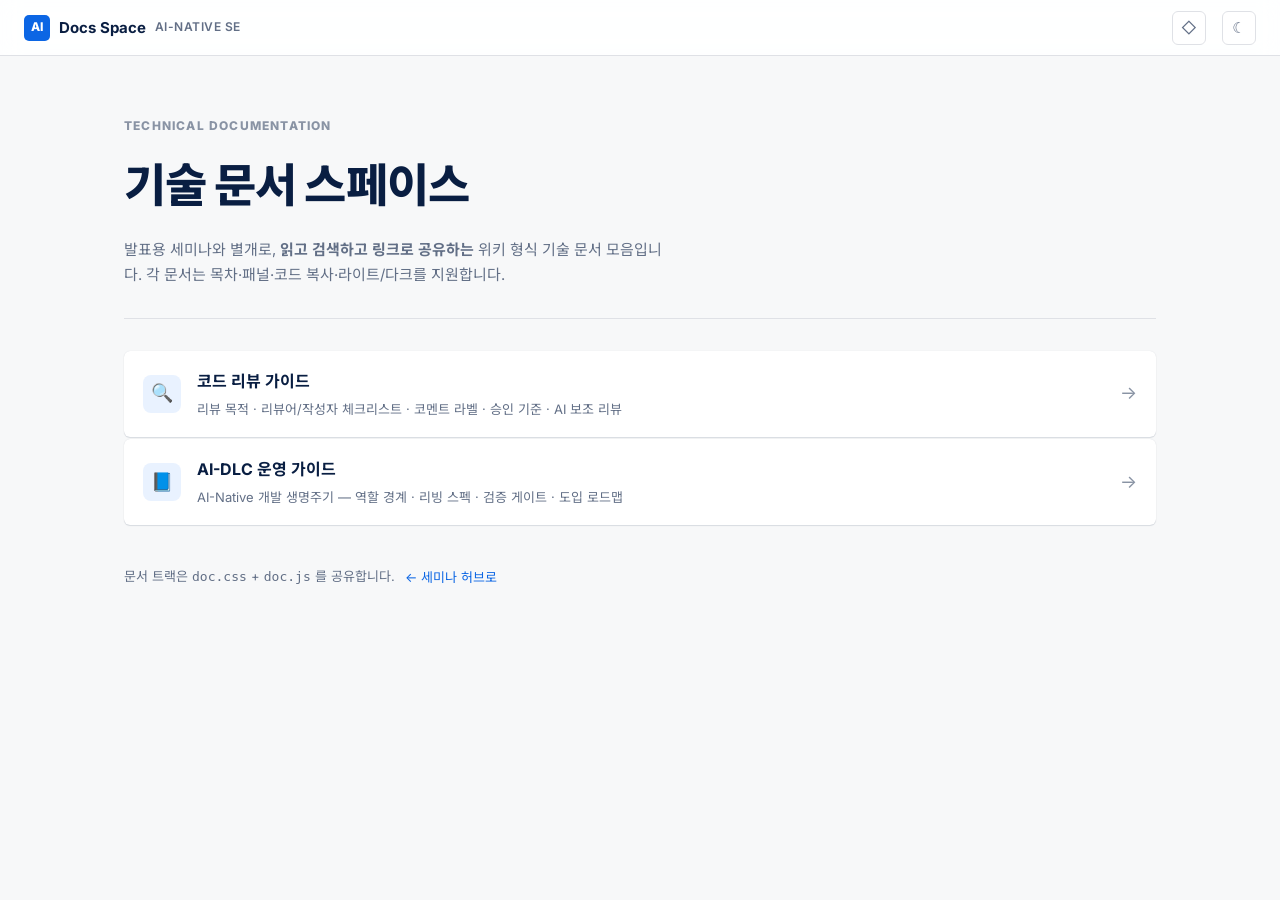
==== docs.html @ de7f5390 "docs: add wiki-style docs track (doc.css/doc.js, hub, doc-builder skill) 세미나 트랙과 분리된 Confluence 계열 문" ====
<!doctype html>
<html lang="ko" data-doc-theme="light">
<head>
  <meta charset="utf-8" />
  <meta name="viewport" content="width=device-width, initial-scale=1" />
  <meta name="description" content="AI-Native SE 기술 문서 스페이스 — 위키 형식 문서 모음" />
  <title>Docs Space · AI-Native SE</title>
  <link rel="stylesheet" href="doc.css" />
</head>
<body>
  <header class="wk-topbar">
    <a class="wk-brand" href="docs.html"><span class="wk-brand-mark">AI</span> Docs Space <small>AI-NATIVE SE</small></a>
    <div class="wk-topbar-spacer"></div>
    <a class="wk-iconbtn" href="index.html" title="세미나 허브" aria-label="세미나 허브">◇</a>
    <button class="wk-iconbtn" type="button" data-doc-theme-toggle aria-label="다크 모드">☾</button>
  </header>

  <main class="wk-space">
    <section class="wk-space-hero">
      <p class="wk-eyebrow">TECHNICAL DOCUMENTATION</p>
      <h1>기술 문서 스페이스</h1>
      <p>발표용 세미나와 별개로, <b>읽고 검색하고 링크로 공유하는</b> 위키 형식 기술 문서 모음입니다. 각 문서는 목차·패널·코드 복사·라이트/다크를 지원합니다.</p>
    </section>

    <div class="wk-doc-list">
      <!-- DOCS:START — doc-builder 스킬이 새 문서 행을 이 영역에 추가합니다 -->
      <a class="wk-doc-row" href="doc-code-review.html">
        <span class="wk-doc-icon">🔍</span>
        <div>
          <h3>코드 리뷰 가이드</h3>
          <p>리뷰 목적 · 리뷰어/작성자 체크리스트 · 코멘트 라벨 · 승인 기준 · AI 보조 리뷰</p>
        </div>
        <span class="wk-doc-go">→</span>
      </a>
      <a class="wk-doc-row" href="doc-ai-dlc.html">
        <span class="wk-doc-icon">📘</span>
        <div>
          <h3>AI-DLC 운영 가이드</h3>
          <p>AI-Native 개발 생명주기 — 역할 경계 · 리빙 스펙 · 검증 게이트 · 도입 로드맵</p>
        </div>
        <span class="wk-doc-go">→</span>
      </a>
      <!-- DOCS:END -->
    </div>

    <div class="wk-space-foot">
      <span>문서 트랙은 <code>doc.css</code> + <code>doc.js</code> 를 공유합니다.</span>
      <a href="index.html">← 세미나 허브로</a>
    </div>
  </main>

  <script src="doc.js"></script>
</body>
</html>
---- doc.css ----
/* ==========================================================================
   doc.css — 위키/문서 트랙 디자인 시스템 (Confluence 계열)
   --------------------------------------------------------------------------
   세미나 트랙(styles.css)과 분리된 "문서" 트랙의 공유 스타일이다.
   철학은 동일: 이 파일은 "어떻게 보이는가"(메커니즘)만 담고,
   각 doc-<slug>.html 은 "무엇을 말하는가"(콘텐츠)를 자급자족한다.
   토큰만 쓰고 색/폰트/radius 는 절대 하드코딩하지 않는다.
   테마: <html data-doc-theme="light|dark"> (doc.js 가 토글).
   ========================================================================== */
@import url('https://fonts.googleapis.com/css2?family=IBM+Plex+Mono:wght@500;600&family=Inter:wght@400;500;600;700;800&family=Noto+Sans+KR:wght@400;500;600;700;800&display=swap');

:root {
  /* neutrals */
  --wk-app-bg: #f7f8f9;
  --wk-surface: #ffffff;
  --wk-surface-sunken: #f1f2f4;
  --wk-line: #dfe1e6;
  --wk-line-soft: #ebecf0;
  --wk-text: #172b4d;
  --wk-heading: #091e42;
  --wk-muted: #626f86;
  --wk-faint: #8993a4;
  /* brand / link */
  --wk-link: #0c66e4;
  --wk-link-hover: #0055cc;
  --wk-accent-soft: #e9f2ff;
  /* panel families (bg / bar-icon) */
  --wk-info-bg: #e9f2ff;     --wk-info-bar: #0c66e4;
  --wk-note-bg: #f3f0ff;     --wk-note-bar: #6e5dc6;
  --wk-tip-bg: #dcfff1;      --wk-tip-bar: #22a06b;
  --wk-success-bg: #dcfff1;  --wk-success-bar: #22a06b;
  --wk-warn-bg: #fff7d6;     --wk-warn-bar: #cf9f02;
  --wk-error-bg: #ffeceb;    --wk-error-bar: #e34935;
  /* code + status */
  --wk-code-bg: #f1f2f4;
  --wk-code-text: #172b4d;
  --wk-pre-bg: #091e42;
  --wk-pre-text: #dee4ee;
  --wk-selection: #b3d4ff;
  --wk-shadow: 0 1px 1px rgba(9,30,66,.12), 0 0 1px rgba(9,30,66,.14);
  --wk-shadow-lift: 0 8px 24px rgba(9,30,66,.14);
  --wk-radius: 6px;
  --wk-radius-lg: 12px;
  --wk-font: Inter, "Noto Sans KR", Pretendard, system-ui, -apple-system, sans-serif;
  --wk-mono: "IBM Plex Mono", ui-monospace, "SFMono-Regular", monospace;
  --wk-content: 800px;
  --wk-toc: 232px;
}

[data-doc-theme="dark"] {
  --wk-app-bg: #1d2125;
  --wk-surface: #22272b;
  --wk-surface-sunken: #282e33;
  --wk-line: #38414a;
  --wk-line-soft: #2c333a;
  --wk-text: #c7d1db;
  --wk-heading: #dee4ea;
  --wk-muted: #96a0ab;
  --wk-faint: #738496;
  --wk-link: #579dff;
  --wk-link-hover: #85b8ff;
  --wk-accent-soft: #1c2b41;
  --wk-info-bg: #16273f;     --wk-info-bar: #579dff;
  --wk-note-bg: #282433;     --wk-note-bar: #9f8fef;
  --wk-tip-bg: #143024;      --wk-tip-bar: #4bce97;
  --wk-success-bg: #143024;  --wk-success-bar: #4bce97;
  --wk-warn-bg: #332e1b;     --wk-warn-bar: #e2b203;
  --wk-error-bg: #3b201d;    --wk-error-bar: #f87168;
  --wk-code-bg: #2c333a;
  --wk-code-text: #dee4ea;
  --wk-pre-bg: #0d1117;
  --wk-pre-text: #c7d1db;
  --wk-selection: #204073;
  --wk-shadow: 0 1px 1px rgba(0,0,0,.3), 0 0 1px rgba(0,0,0,.4);
  --wk-shadow-lift: 0 8px 24px rgba(0,0,0,.4);
}

* { box-sizing: border-box; }
html { scroll-behavior: smooth; }
body {
  margin: 0; background: var(--wk-app-bg); color: var(--wk-text);
  font-family: var(--wk-font); font-size: 15px; line-height: 1.7;
  -webkit-font-smoothing: antialiased;
  transition: background .25s ease, color .25s ease;
}
@media (prefers-reduced-motion: reduce) { html { scroll-behavior: auto; } }
a { color: var(--wk-link); text-decoration: none; }
a:hover { color: var(--wk-link-hover); text-decoration: underline; }
::selection { background: var(--wk-selection); }
button { font: inherit; color: inherit; cursor: pointer; }

/* ---- top bar -------------------------------------------------------------- */
.wk-topbar {
  position: sticky; top: 0; z-index: 40;
  display: flex; align-items: center; gap: 16px;
  height: 56px; padding: 0 24px;
  background: color-mix(in srgb, var(--wk-surface) 88%, transparent);
  backdrop-filter: blur(10px);
  border-bottom: 1px solid var(--wk-line);
}
.wk-brand { display: inline-flex; align-items: center; gap: 9px; font-weight: 700; color: var(--wk-heading); }
.wk-brand:hover { text-decoration: none; }
.wk-brand-mark {
  display: grid; place-items: center; width: 26px; height: 26px;
  background: var(--wk-link); color: #fff; font-size: 12px; font-weight: 800;
  border-radius: 5px;
}
.wk-brand small { color: var(--wk-muted); font-weight: 600; font-size: 12px; letter-spacing: .04em; }
.wk-topbar-spacer { margin-left: auto; }
.wk-iconbtn {
  display: inline-grid; place-items: center; width: 34px; height: 34px;
  border: 1px solid var(--wk-line); border-radius: var(--wk-radius);
  background: var(--wk-surface); color: var(--wk-muted); font-size: 15px;
  transition: background .15s ease, border-color .15s ease;
}
.wk-iconbtn:hover { background: var(--wk-surface-sunken); color: var(--wk-heading); }

/* ---- shell layout --------------------------------------------------------- */
.wk-shell {
  display: grid;
  grid-template-columns: var(--wk-toc) minmax(0, 1fr);
  gap: 40px;
  max-width: calc(var(--wk-toc) + var(--wk-content) + 40px + 96px);
  margin: 0 auto; padding: 32px 48px 120px;
}
.wk-main { min-width: 0; max-width: var(--wk-content); }

/* ---- ToC rail ("ON THIS PAGE") ------------------------------------------- */
.wk-toc {
  position: sticky; top: 84px; align-self: start;
  max-height: calc(100vh - 110px); overflow: auto;
  font-size: 13px;
}
.wk-toc-title {
  font-size: 11px; font-weight: 800; letter-spacing: .09em; text-transform: uppercase;
  color: var(--wk-faint); margin: 0 0 12px; padding-left: 13px;
}
.wk-toc ul { list-style: none; margin: 0; padding: 0; border-left: 2px solid var(--wk-line); }
.wk-toc li { margin: 0; }
.wk-toc a {
  display: block; padding: 5px 10px 5px 13px; margin-left: -2px;
  border-left: 2px solid transparent; color: var(--wk-muted); line-height: 1.4;
}
.wk-toc a:hover { color: var(--wk-heading); text-decoration: none; }
.wk-toc a.is-sub { padding-left: 26px; font-size: 12.5px; }
.wk-toc a.is-active { color: var(--wk-link); border-left-color: var(--wk-link); font-weight: 600; }
.wk-toc-empty { color: var(--wk-faint); padding-left: 13px; }

/* ---- breadcrumb + page header -------------------------------------------- */
.wk-breadcrumb { display: flex; flex-wrap: wrap; align-items: center; gap: 6px; font-size: 12.5px; color: var(--wk-muted); margin-bottom: 20px; }
.wk-breadcrumb a { color: var(--wk-muted); }
.wk-breadcrumb a:hover { color: var(--wk-link); }
.wk-breadcrumb span { color: var(--wk-faint); }

.wk-page-header { border-bottom: 1px solid var(--wk-line); padding-bottom: 22px; margin-bottom: 30px; }
.wk-page-header h1 {
  font-size: clamp(28px, 4vw, 40px); line-height: 1.2; font-weight: 800;
  color: var(--wk-heading); letter-spacing: -.015em; margin: 0 0 16px;
}
.wk-meta { display: flex; flex-wrap: wrap; align-items: center; gap: 8px 18px; font-size: 13px; color: var(--wk-muted); }
.wk-meta > span { display: inline-flex; align-items: center; gap: 7px; }
.wk-avatar {
  display: grid; place-items: center; width: 24px; height: 24px; border-radius: 50%;
  background: var(--wk-link); color: #fff; font-size: 11px; font-weight: 700;
}
.wk-labels { display: flex; flex-wrap: wrap; gap: 7px; margin-top: 16px; }
.wk-label {
  display: inline-block; padding: 3px 10px; border-radius: 3px;
  background: var(--wk-surface-sunken); color: var(--wk-muted);
  font-size: 12px; font-weight: 600;
}
.wk-label:hover { background: var(--wk-accent-soft); color: var(--wk-link); text-decoration: none; }

/* ---- body typography ------------------------------------------------------ */
.wk-body { }
.wk-body > *:first-child { margin-top: 0; }
.wk-body h2 {
  font-size: 24px; font-weight: 700; color: var(--wk-heading); letter-spacing: -.01em;
  line-height: 1.3; margin: 44px 0 14px; padding-top: 6px; scroll-margin-top: 78px;
}
.wk-body h3 {
  font-size: 18px; font-weight: 700; color: var(--wk-heading);
  margin: 30px 0 10px; scroll-margin-top: 78px;
}
.wk-body h4 { font-size: 15px; font-weight: 700; color: var(--wk-heading); margin: 22px 0 8px; }
.wk-body p { margin: 0 0 15px; }
.wk-body ul, .wk-body ol { margin: 0 0 15px; padding-left: 24px; }
.wk-body li { margin: 5px 0; }
.wk-body li > ul, .wk-body li > ol { margin: 5px 0; }
.wk-body strong { color: var(--wk-heading); font-weight: 700; }
.wk-body hr { border: none; border-top: 1px solid var(--wk-line); margin: 34px 0; }

/* heading anchor (doc.js adds .wk-anchor) */
.wk-heading-link { position: relative; }
.wk-anchor {
  position: absolute; left: -22px; top: 50%; transform: translateY(-50%);
  opacity: 0; color: var(--wk-faint); font-weight: 400; transition: opacity .12s ease;
}
.wk-heading-link:hover .wk-anchor { opacity: 1; }
.wk-anchor:hover { color: var(--wk-link); text-decoration: none; }

/* blockquote */
.wk-body blockquote {
  margin: 0 0 18px; padding: 4px 0 4px 18px;
  border-left: 3px solid var(--wk-line); color: var(--wk-muted); font-style: italic;
}

/* inline code + code block */
.wk-body code {
  font-family: var(--wk-mono); font-size: .86em;
  background: var(--wk-code-bg); color: var(--wk-code-text);
  padding: .12em .4em; border-radius: 4px;
}
.wk-code {
  position: relative; margin: 0 0 20px;
  border: 1px solid var(--wk-line); border-radius: var(--wk-radius); overflow: hidden;
  background: var(--wk-pre-bg);
}
.wk-code-head {
  display: flex; align-items: center; justify-content: space-between; gap: 12px;
  padding: 7px 12px; border-bottom: 1px solid rgba(255,255,255,.08);
  font-family: var(--wk-mono); font-size: 12px; color: #9fb0c9; letter-spacing: .03em;
}
.wk-code pre {
  margin: 0; padding: 16px; overflow: auto;
  font-family: var(--wk-mono); font-size: 13px; line-height: 1.6; color: var(--wk-pre-text);
}
.wk-code pre code { background: none; padding: 0; color: inherit; font-size: 13px; }
.wk-copy {
  border: 1px solid rgba(255,255,255,.16); border-radius: 5px;
  background: rgba(255,255,255,.06); color: #cdd9ea;
  padding: 3px 10px; font-size: 11.5px; font-weight: 600;
  transition: background .15s ease;
}
.wk-copy:hover { background: rgba(255,255,255,.14); }
.wk-copy.is-done { color: #7ee2b8; border-color: rgba(126,226,184,.4); }

/* bare <pre> (no head) still gets copy button injected by doc.js */
.wk-body > pre { margin: 0 0 20px; }

/* ---- admonition panels ---------------------------------------------------- */
.wk-panel {
  display: grid; grid-template-columns: auto 1fr; gap: 12px;
  margin: 0 0 20px; padding: 14px 16px;
  border-radius: var(--wk-radius);
  background: var(--wk-info-bg);
  box-shadow: inset 3px 0 0 var(--wk-info-bar);
}
.wk-panel > .wk-panel-icon { font-size: 17px; line-height: 1.5; color: var(--wk-info-bar); }
.wk-panel > div:last-child > *:first-child { margin-top: 0; }
.wk-panel > div:last-child > *:last-child { margin-bottom: 0; }
.wk-panel-title { display: block; font-weight: 700; color: var(--wk-heading); margin-bottom: 3px; }
.wk-panel.is-note    { background: var(--wk-note-bg);    box-shadow: inset 3px 0 0 var(--wk-note-bar); }
.wk-panel.is-note    .wk-panel-icon { color: var(--wk-note-bar); }
.wk-panel.is-tip,
.wk-panel.is-success { background: var(--wk-success-bg); box-shadow: inset 3px 0 0 var(--wk-success-bar); }
.wk-panel.is-tip     .wk-panel-icon,
.wk-panel.is-success .wk-panel-icon { color: var(--wk-success-bar); }
.wk-panel.is-warning { background: var(--wk-warn-bg);    box-shadow: inset 3px 0 0 var(--wk-warn-bar); }
.wk-panel.is-warning .wk-panel-icon { color: var(--wk-warn-bar); }
.wk-panel.is-error   { background: var(--wk-error-bg);   box-shadow: inset 3px 0 0 var(--wk-error-bar); }
.wk-panel.is-error   .wk-panel-icon { color: var(--wk-error-bar); }

/* ---- expand (native details) --------------------------------------------- */
.wk-expand { margin: 0 0 18px; border: 1px solid var(--wk-line); border-radius: var(--wk-radius); background: var(--wk-surface); overflow: hidden; }
.wk-expand > summary {
  list-style: none; cursor: pointer; user-select: none;
  display: flex; align-items: center; gap: 9px;
  padding: 11px 14px; font-weight: 600; color: var(--wk-heading);
}
.wk-expand > summary::-webkit-details-marker { display: none; }
.wk-expand > summary::before {
  content: "▸"; color: var(--wk-muted); font-size: 12px; transition: transform .18s ease;
}
.wk-expand[open] > summary::before { transform: rotate(90deg); }
.wk-expand[open] > summary { border-bottom: 1px solid var(--wk-line-soft); }
.wk-expand-body { padding: 14px; }
.wk-expand-body > *:first-child { margin-top: 0; }
.wk-expand-body > *:last-child { margin-bottom: 0; }

/* ---- tables --------------------------------------------------------------- */
.wk-table-wrap { margin: 0 0 20px; overflow-x: auto; border: 1px solid var(--wk-line); border-radius: var(--wk-radius); }
.wk-body table, table.wk-table { width: 100%; border-collapse: collapse; font-size: 14px; }
.wk-body th, .wk-body td, .wk-table th, .wk-table td {
  padding: 9px 14px; text-align: left; vertical-align: top;
  border-bottom: 1px solid var(--wk-line-soft); border-right: 1px solid var(--wk-line-soft);
}
.wk-body th, .wk-table th { background: var(--wk-surface-sunken); color: var(--wk-heading); font-weight: 700; }
.wk-body tr:last-child td, .wk-table tr:last-child td { border-bottom: none; }
.wk-body th:last-child, .wk-body td:last-child,
.wk-table th:last-child, .wk-table td:last-child { border-right: none; }
.wk-body tbody tr:hover td { background: color-mix(in srgb, var(--wk-accent-soft) 45%, transparent); }

/* ---- status lozenge + inline chips --------------------------------------- */
.wk-status {
  display: inline-block; padding: 1px 8px; border-radius: 3px;
  font-size: 11px; font-weight: 800; letter-spacing: .04em; text-transform: uppercase;
  background: var(--wk-surface-sunken); color: var(--wk-muted); vertical-align: middle;
}
.wk-status.is-blue   { background: var(--wk-info-bg);    color: var(--wk-info-bar); }
.wk-status.is-green  { background: var(--wk-success-bg); color: var(--wk-success-bar); }
.wk-status.is-yellow { background: var(--wk-warn-bg);    color: var(--wk-warn-bar); }
.wk-status.is-red    { background: var(--wk-error-bg);   color: var(--wk-error-bar); }
.wk-status.is-purple { background: var(--wk-note-bg);    color: var(--wk-note-bar); }

/* ---- key-value / definition cards ---------------------------------------- */
.wk-cards { display: grid; grid-template-columns: repeat(auto-fit, minmax(180px, 1fr)); gap: 12px; margin: 0 0 20px; }
.wk-card { padding: 14px 16px; border: 1px solid var(--wk-line); border-radius: var(--wk-radius); background: var(--wk-surface); }
.wk-card > b { display: block; color: var(--wk-heading); margin-bottom: 4px; }
.wk-card > span { color: var(--wk-muted); font-size: 13.5px; }

/* ---- footer / related ----------------------------------------------------- */
.wk-footer { margin-top: 56px; padding-top: 22px; border-top: 1px solid var(--wk-line); color: var(--wk-muted); font-size: 13px; }
.wk-related { display: flex; flex-wrap: wrap; gap: 10px; margin-top: 12px; }
.wk-related a {
  display: inline-flex; align-items: center; gap: 7px;
  padding: 8px 12px; border: 1px solid var(--wk-line); border-radius: var(--wk-radius);
  background: var(--wk-surface); color: var(--wk-heading); font-weight: 600; font-size: 13px;
}
.wk-related a:hover { border-color: var(--wk-link); color: var(--wk-link); text-decoration: none; }

/* ---- mobile ToC toggle ---------------------------------------------------- */
.wk-toc-toggle { display: none; }

@media (max-width: 960px) {
  .wk-shell { grid-template-columns: 1fr; gap: 0; padding: 24px 20px 90px; }
  .wk-toc {
    position: static; max-height: none; order: -1;
    margin-bottom: 24px; padding: 12px 14px;
    border: 1px solid var(--wk-line); border-radius: var(--wk-radius); background: var(--wk-surface);
  }
  .wk-toc[data-collapsed="true"] ul { display: none; }
  .wk-toc-toggle {
    display: flex; align-items: center; justify-content: space-between; width: 100%;
    background: none; border: none; padding: 0; color: var(--wk-faint);
    font-size: 11px; font-weight: 800; letter-spacing: .09em; text-transform: uppercase;
  }
  .wk-toc-title { display: none; }
  .wk-toc ul { margin-top: 12px; }
}

/* ==========================================================================
   docs.html — 문서 스페이스 허브
   ========================================================================== */
.wk-space { max-width: 1080px; margin: 0 auto; padding: 40px 24px 96px; }
.wk-space-hero { padding: 20px 0 30px; border-bottom: 1px solid var(--wk-line); margin-bottom: 32px; }
.wk-space-hero .wk-eyebrow { font-size: 12px; font-weight: 800; letter-spacing: .1em; text-transform: uppercase; color: var(--wk-faint); margin: 0 0 10px; }
.wk-space-hero h1 { font-size: clamp(30px, 5vw, 46px); font-weight: 800; color: var(--wk-heading); letter-spacing: -.02em; margin: 0 0 12px; }
.wk-space-hero p { color: var(--wk-muted); max-width: 60ch; margin: 0; }

.wk-doc-list { display: grid; gap: 2px; }
.wk-doc-row {
  display: grid; grid-template-columns: auto 1fr auto; align-items: center; gap: 16px;
  padding: 16px 18px; border: 1px solid transparent; border-radius: var(--wk-radius);
  background: var(--wk-surface); box-shadow: var(--wk-shadow);
  transition: border-color .15s ease, transform .15s ease;
}
.wk-doc-row:hover { border-color: var(--wk-link); text-decoration: none; transform: translateY(-1px); }
.wk-doc-icon { display: grid; place-items: center; width: 38px; height: 38px; border-radius: 8px; background: var(--wk-accent-soft); color: var(--wk-link); font-size: 18px; }
.wk-doc-row h3 { margin: 0 0 3px; font-size: 16px; color: var(--wk-heading); }
.wk-doc-row p { margin: 0; font-size: 13px; color: var(--wk-muted); }
.wk-doc-row .wk-doc-go { color: var(--wk-faint); font-size: 18px; }
.wk-doc-row:hover .wk-doc-go { color: var(--wk-link); }

.wk-space-foot { margin-top: 40px; display: flex; flex-wrap: wrap; gap: 10px; align-items: center; color: var(--wk-muted); font-size: 13px; }
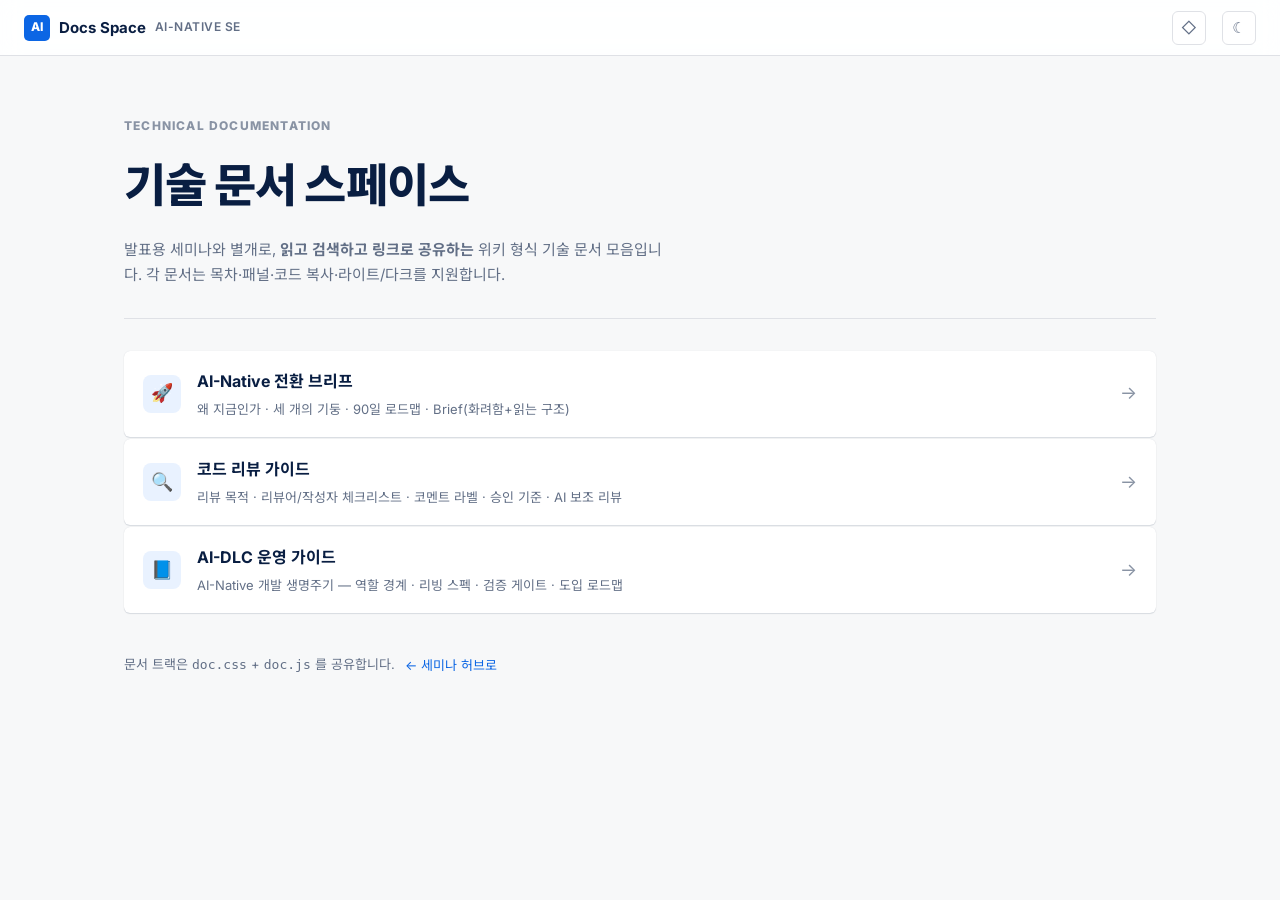
==== commit c95cc449: "docs: add tech-brief track (brief.css/brief.js, brief-builder skill) 세미나 덱과 위키 문서의 중간 형식 '테크 브리프' 통합" ====
--- a/docs.html
+++ b/docs.html
@@ -23,7 +23,15 @@
     </section>
 
     <div class="wk-doc-list">
-      <!-- DOCS:START — doc-builder 스킬이 새 문서 행을 이 영역에 추가합니다 -->
+      <!-- DOCS:START — doc-builder / brief-builder 스킬이 새 문서 행을 이 영역에 추가합니다 -->
+      <a class="wk-doc-row" href="brief-ai-native.html">
+        <span class="wk-doc-icon">🚀</span>
+        <div>
+          <h3>AI-Native 전환 브리프</h3>
+          <p>왜 지금인가 · 세 개의 기둥 · 90일 로드맵 · Brief(화려함+읽는 구조)</p>
+        </div>
+        <span class="wk-doc-go">→</span>
+      </a>
       <a class="wk-doc-row" href="doc-code-review.html">
         <span class="wk-doc-icon">🔍</span>
         <div>
